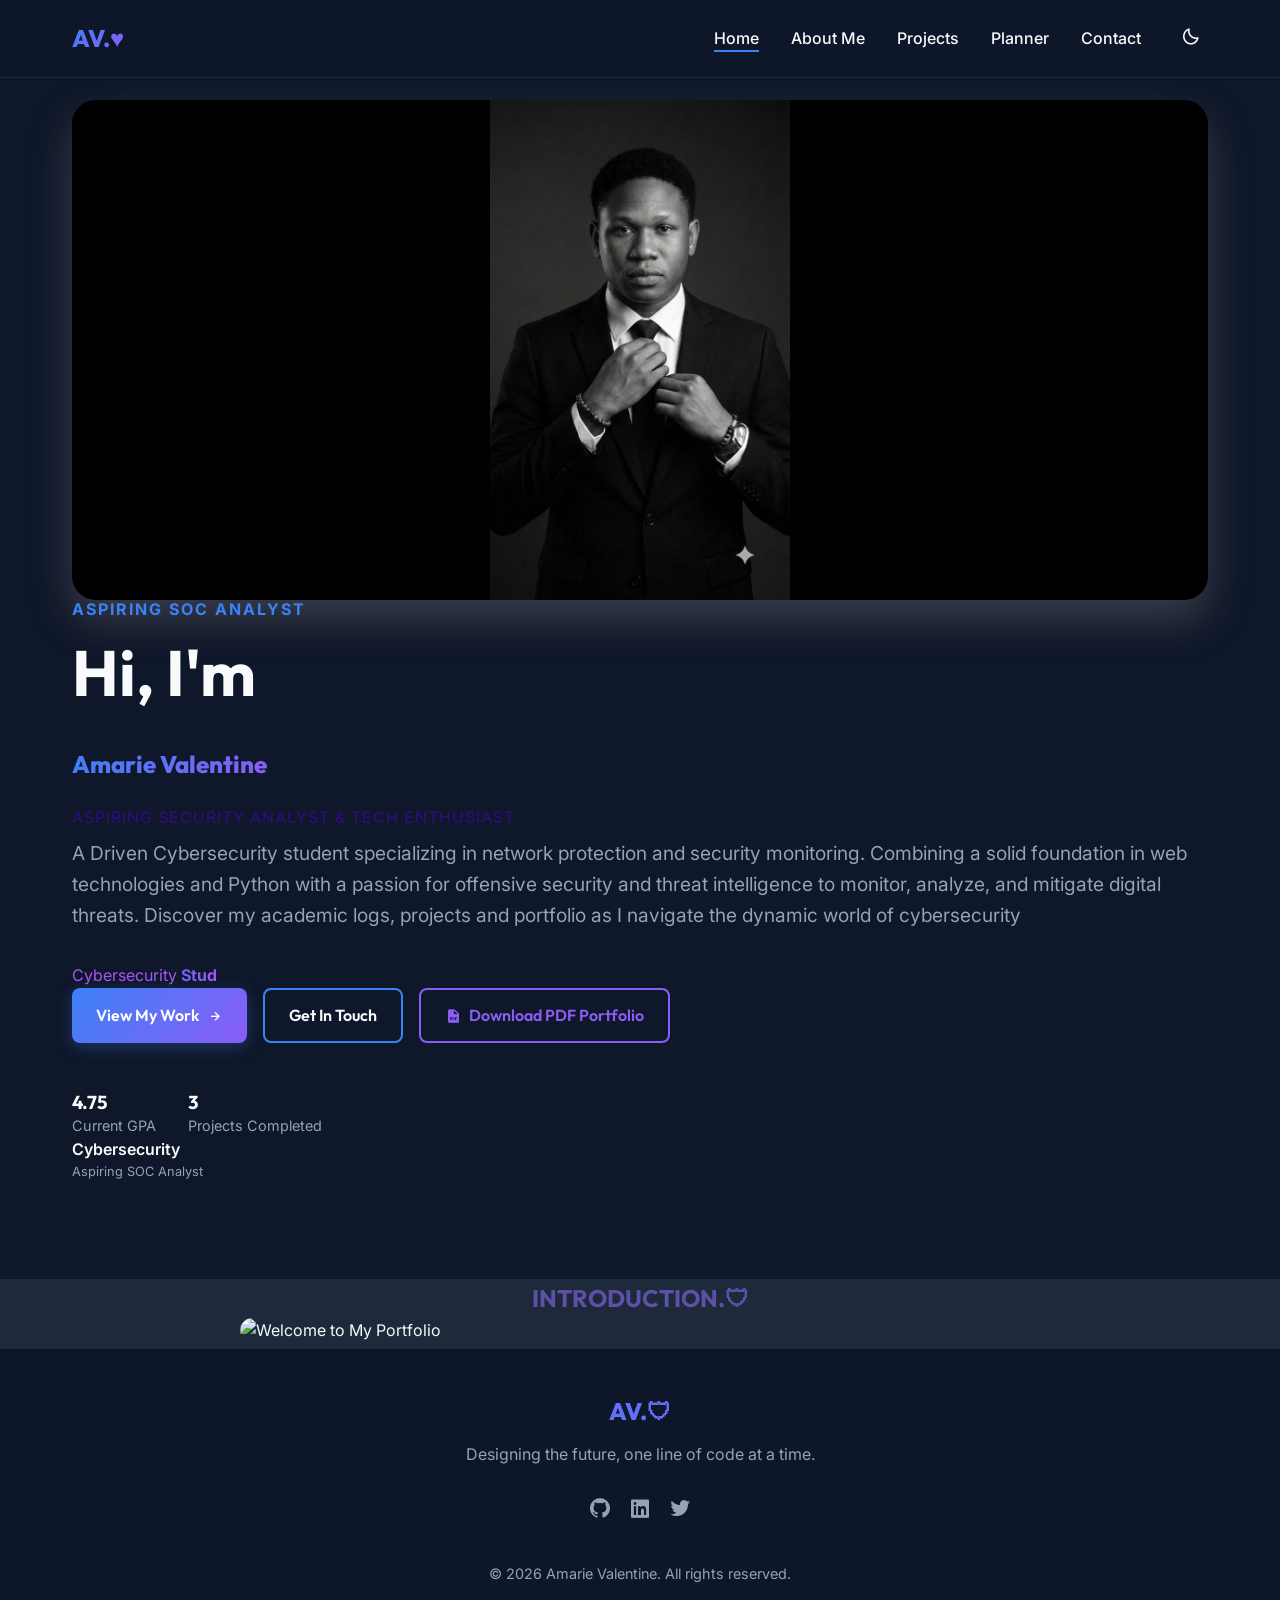
==== index.html @ 8e1646f9 "Add files via upload" ====
<!DOCTYPE html>
<html lang="en">

<head>
  <meta charset="UTF-8">
  <meta name="viewport" content="width=device-width, initial-scale=1.0">
  <title>Amarie Valentine | Portfolio</title>
  <meta name="description" content="Personal academic portfolio and student management platform for Amarie Valentine.">
  <link rel="stylesheet" href="style.css">
  <!-- Load Boxicons for high-quality SVG icons -->
  <link href='https://unpkg.com/boxicons@2.1.4/css/boxicons.min.css' rel='stylesheet'>
</head>

<body>

  <!-- Navigation -->
  <nav class="navbar">
    <div class="container nav-container">
      <a href="index.html" class="logo">AV.&hearts;</a>

      <ul class="nav-links" id="nav-links">
        <li><a href="index.html" class="active">Home</a></li>
        <li><a href="about.html">About Me</a></li>
        <li><a href="projects.html">Projects</a></li>
        <li><a href="planner.html">Planner</a></li>
        <li><a href="contact.html">Contact</a></li>
        <li>
          <button class="theme-toggle" id="theme-toggle" aria-label="Toggle Dark/Light Mode">
            <i class='bx bx-moon'></i>
          </button>
        </li>
      </ul>

      <button class="mobile-menu-btn" id="mobile-menu-btn">
        <i class='bx bx-menu'></i>
      </button>
    </div>
  </nav>

  <!-- Hero Section -->
  <section class="section hero animate-fade-up"
    style="min-height: 100vh; display: flex; align-items: center; padding-top: 100px;">
    <div class="container">
      <div class="grid grid-2" style="align-items: center;">
<div class="hero-image" style="position: relative;">
          <!-- Using the user's real portrait -->
          <!-- 1. Pure black container keeps the side space perfectly hidden -->
<div style="border-radius: 24px; overflow: hidden; box-shadow: 0 20px 40px rgba(130, 128, 128, 0.352); background-color: #000000; display: flex; justify-content: center; align-items: center;">

<!-- 2. Your portrait at the larger size, completely uncropped -->
<img src="valentine2.jpeg" alt="Amarie Valentine - Cybersecurity Student"
style="width: auto; max-width: 200%; height: 500px; object-fit: contain; display: block;">

</div>





        <div class="hero-content">
          <h4 style="color: var(--accent-primary); font-family: var(--font-body); letter-spacing: 2px;">ASPIRING SOC
            ANALYST</h4>
          <h1 style="font-size: 4rem; margin: 1rem 0;">Hi, I'm <br><span class="logo">Amarie Valentine</span></h1>
          <p style="font-size: 1rem; font-weight: 500; color: #330c82df; letter-spacing: 1px; margin-bottom: 0.5rem; text-transform: uppercase;">
Aspiring Security Analyst & Tech Enthusiast
</p>
          <p style="font-size: 1.2rem; color: var(--text-secondary); margin-bottom: 2rem;">
            A Driven Cybersecurity student specializing in network protection and security monitoring. Combining a solid
            foundation in web technologies and Python with a passion for offensive security and threat intelligence to
            monitor, analyze, and mitigate digital threats.
            Discover my academic logs, projects and portfolio as I navigate the dynamic world of cybersecurity
          </p>
          <div class="hero-subtitle">
          <span id="typed-text"></span><span class="typing-cursor"></span>
         </div>
          <div style="display: flex; gap: 1rem; flex-wrap: wrap;">
            <a href="projects.html" class="btn btn-primary">View My Work <i class='bx bx-right-arrow-alt'></i></a>
            <a href="contact.html" class="btn btn-outline">Get In Touch</a>
            <a href="amarievalentine_portfolio.pdf" download class="btn btn-outline"
              style="border-color: var(--accent-secondary); color: var(--accent-secondary);"><i
                class='bx bxs-file-pdf'></i> Download PDF Portfolio</a>
          </div>

          <div style="margin-top: 3rem; display: flex; gap: 2rem;">
            <div>
              <h3 style="margin-bottom: 0;">4.75</h3>
              <p style="color: var(--text-secondary); font-size: 0.9rem;">Current GPA</p>
            </div>
            <div>
              <h3 style="margin-bottom: 0;">3</h3>
              <p style="color: var(--text-secondary); font-size: 0.9rem;">Projects Completed</p>
            </div>
          </div>
        </div>

        
           
              <p style="font-weight: 600; margin: 0;">Cybersecurity</p>
              <p style="font-size: 0.8rem; color: var(--text-secondary); margin: 0;">Aspiring SOC Analyst</p>
            </div>
          </div>
        </div>

      </div>
    </div>
  </section>

  <!-- Welcome Banner Section -->
  <section class="section bg-secondary" style="background-color: var(--bg-secondary); padding: 5px 0 !important;">
      <div class="container text-center">

        <h2 style="text-align: center; color: #5D51A7; font-weight: bold; margin-bottom: 5px !important; padding: 0 !important;">INTRODUCTION.&#128737;</h2>


        <div style="max-width: 800px; margin: 0 auto !important; border-radius: 24px; overflow: hidden;">
           <img src="assets/images/welcome_banner.png" alt="Welcome to My Portfolio" style="width: 100%;">
         </div>

       </div>
   </section>










  <!-- Footer -->
  <footer
    style="background-color: var(--nav-bg); padding: 3rem 0; text-align: center; border-top: var(--glass-border);">
    <div class="container">
      <h3 class="logo" style="margin-bottom: 1rem;">AV.&#128737;</h3>
      <p style="color: var(--text-secondary); margin-bottom: 1.5rem;">Designing the future, one line of code at a time.
      </p>
      <div style="display: flex; justify-content: center; gap: 1rem; margin-bottom: 2rem;">
        <a href="#" style="font-size: 1.5rem; color: var(--text-secondary);"><i class='bx bxl-github'></i></a>
        <a href="#" style="font-size: 1.5rem; color: var(--text-secondary);"><i class='bx bxl-linkedin-square'></i></a>
        <a href="#" style="font-size: 1.5rem; color: var(--text-secondary);"><i class='bx bxl-twitter'></i></a>
      </div>
      <p style="color: var(--text-secondary); font-size: 0.9rem;">&copy; 2026 Amarie Valentine. All rights reserved.</p>
    </div>
  </footer>

  <script src="script.js"></script>

<script>
const phrases = [
"Cybersecurity Student",
"Aspiring SOC Analyst",
"Ethical Hacker in Training",
"Threat Analyst",
"Digital Forensics Enthusiast"
];

let phraseIndex = 0;
let characterIndex = 0;
let isDeleting = false;
const target = document.getElementById("typed-text");

function type() {
const currentFullPhrase = phrases[phraseIndex];

if (isDeleting) {
characterIndex--;
} else {
characterIndex++;
}

const currentTypedText = currentFullPhrase.substring(0, characterIndex);

// Finds the space in the full phrase to keep the split point stable
const fullSpaceIndex = currentFullPhrase.indexOf(" ");

if (fullSpaceIndex !== -1 && characterIndex > fullSpaceIndex) {
// Splitting into two colors after the first word
const firstWord = currentTypedText.substring(0, fullSpaceIndex);
const restOfText = currentTypedText.substring(fullSpaceIndex);

target.innerHTML = `<span style="color: #a855f7;">${firstWord}</span><span style="color: #a855f7; background: linear-gradient(to right, #6366f1, #a855f7); -webkit-background-clip: text; -webkit-text-fill-color: transparent; font-weight: bold;">${restOfText}</span>`;
} else {
// Typing out the very first word
target.innerHTML = `<span style="color: #e4e4e7;">${currentTypedText}</span>`;
}

// Controls the animation timing transitions
let typeSpeed = isDeleting ? 40 : 80;

if (!isDeleting && characterIndex === currentFullPhrase.length) {
typeSpeed = 2000; // Pause when word is fully typed
isDeleting = true;
} else if (isDeleting && characterIndex === 0) {
isDeleting = false;
phraseIndex = (phraseIndex + 1) % phrases.length;
typeSpeed = 500; // Pause before starting the next word
}

setTimeout(type, typeSpeed);
}

// Automatically kicks off the loop as soon as the page loads
document.addEventListener("DOMContentLoaded", () => {
setTimeout(type, 500);
});
</script>
---- style.css ----
/* ==========================================================================
   Base Variables & Theme Configuration
   ========================================================================== */
@import url('https://fonts.googleapis.com/css2?family=Inter:wght@300;400;500;600&family=Outfit:wght@400;600;700;800&display=swap');

:root {
  /* Dark Theme (Default) */
  --bg-color: #0f172a;
  --bg-secondary: #1e293b;
  --text-primary: #f8fafc;
  --text-secondary: #94a3b8;
  --accent-primary: #3b82f6;
  --accent-secondary: #8b5cf6;
  --card-bg: rgba(30, 41, 59, 0.7);
  --border-color: rgba(255, 255, 255, 0.1);
  --success-color: #10b981;
  --error-color: #ef4444;
  --nav-bg: rgba(15, 23, 42, 0.85);
  
  /* Glassmorphism */
  --glass-blur: blur(12px);
  --glass-border: 1px solid rgba(255, 255, 255, 0.08);
  
  /* Typography */
  --font-heading: 'Outfit', sans-serif;
  --font-body: 'Inter', sans-serif;
  
  /* Spacing */
  --container-width: 1200px;
  --transition: all 0.3s cubic-bezier(0.4, 0, 0.2, 1);
}

[data-theme="light"] {
  --bg-color: #f8fafc;
  --bg-secondary: #f1f5f9;
  --text-primary: #0f172a;
  --text-secondary: #475569;
  --accent-primary: #2563eb;
  --accent-secondary: #7c3aed;
  --card-bg: rgba(255, 255, 255, 0.7);
  --border-color: rgba(0, 0, 0, 0.1);
  --nav-bg: rgba(248, 250, 252, 0.85);
  --glass-border: 1px solid rgba(0, 0, 0, 0.08);
}

/* ==========================================================================
   Resets & Typography
   ========================================================================== */
* {
  margin: 0;
  padding: 0;
  box-sizing: border-box;
}

body {
  font-family: var(--font-body);
  background-color: var(--bg-color);
  color: var(--text-primary);
  line-height: 1.6;
  transition: background-color 0.3s, color 0.3s;
  overflow-x: hidden;
}

h1, h2, h3, h4, h5, h6 {
  font-family: var(--font-heading);
  font-weight: 700;
  line-height: 1.2;
  margin-bottom: 1rem;
}

a {
  text-decoration: none;
  color: inherit;
  transition: var(--transition);
}

ul {
  list-style: none;
}

img {
  max-width: 100%;
  height: auto;
  display: block;
}

/* ==========================================================================
   Layout Utilities
   ========================================================================== */
.container {
  max-width: var(--container-width);
  margin: 0 auto;
  padding: 0 2rem;
}

.section {
  padding: 6rem 0;
}

.flex-center {
  display: flex;
  align-items: center;
  justify-content: center;
}

.grid {
  display: grid;
  gap: 2rem;
}

.grid-2 { grid-template-columns: repeat(auto-fit, minmax(300px, 1fr)); }
.grid-3 { grid-template-columns: repeat(auto-fit, minmax(250px, 1fr)); }

/* ==========================================================================
   Components
   ========================================================================== */
/* Navigation */
.navbar {
  position: fixed;
  top: 0;
  width: 100%;
  z-index: 1000;
  background: var(--nav-bg);
  backdrop-filter: var(--glass-blur);
  border-bottom: var(--glass-border);
  padding: 1.2rem 0;
  transition: var(--transition);
}

.nav-container {
  display: flex;
  justify-content: space-between;
  align-items: center;
}

.logo {
  font-family: var(--font-heading);
  font-size: 1.5rem;
  font-weight: 800;
  background: linear-gradient(135deg, var(--accent-primary), var(--accent-secondary));
  -webkit-background-clip: text;
  -webkit-text-fill-color: transparent;
}

.nav-links {
  display: flex;
  gap: 2rem;
  align-items: center;
}

.nav-links a {
  font-weight: 500;
  font-size: 1rem;
  position: relative;
}

.nav-links a::after {
  content: '';
  position: absolute;
  width: 0;
  height: 2px;
  bottom: -4px;
  left: 0;
  background: var(--accent-primary);
  transition: var(--transition);
}

.nav-links a:hover::after,
.nav-links a.active::after {
  width: 100%;
}

.theme-toggle {
  background: none;
  border: none;
  color: var(--text-primary);
  font-size: 1.2rem;
  cursor: pointer;
  padding: 0.5rem;
  transition: var(--transition);
}

.theme-toggle:hover {
  transform: rotate(15deg) scale(1.1);
}

.mobile-menu-btn {
  display: none;
  background: none;
  border: none;
  color: var(--text-primary);
  font-size: 1.5rem;
  cursor: pointer;
}

/* Buttons */
.btn {
  display: inline-flex;
  align-items: center;
  justify-content: center;
  padding: 0.8rem 1.5rem;
  border-radius: 8px;
  font-family: var(--font-heading);
  font-weight: 600;
  cursor: pointer;
  transition: var(--transition);
  border: none;
  gap: 0.5rem;
}

.btn-primary {
  background: linear-gradient(135deg, var(--accent-primary), var(--accent-secondary));
  color: white;
  box-shadow: 0 4px 15px rgba(59, 130, 246, 0.3);
}

.btn-primary:hover {
  transform: translateY(-2px);
  box-shadow: 0 6px 20px rgba(59, 130, 246, 0.4);
}

.btn-outline {
  background: transparent;
  border: 2px solid var(--accent-primary);
  color: var(--text-primary);
}

.btn-outline:hover {
  background: var(--accent-primary);
  color: white;
}

/* Glass Cards */
.glass-card {
  background: var(--card-bg);
  backdrop-filter: var(--glass-blur);
  border: var(--glass-border);
  border-radius: 16px;
  padding: 2rem;
  transition: var(--transition);
}

.glass-card:hover {
  transform: translateY(-5px);
  box-shadow: 0 10px 30px rgba(0,0,0,0.1);
  border-color: var(--accent-primary);
}

/* Custom Inputs */
.form-group {
  margin-bottom: 1.5rem;
}

.form-label {
  display: block;
  margin-bottom: 0.5rem;
  font-weight: 500;
  color: var(--text-secondary);
}

.form-control {
  width: 100%;
  padding: 1rem;
  background: var(--bg-secondary);
  border: 1px solid var(--border-color);
  border-radius: 8px;
  color: var(--text-primary);
  font-family: var(--font-body);
  transition: var(--transition);
}

.form-control:focus {
  outline: none;
  border-color: var(--accent-primary);
  box-shadow: 0 0 0 3px rgba(59, 130, 246, 0.2);
}

/* Animations */
@keyframes fadeInUp {
  from {
    opacity: 0;
    transform: translateY(20px);
  }
  to {
    opacity: 1;
    transform: translateY(0);
  }
}

.animate-fade-up {
  animation: fadeInUp 0.8s cubic-bezier(0.4, 0, 0.2, 1) forwards;
}

/* Responsive */
@media (max-width: 768px) {
  .nav-links {
    display: none; /* Hide by default, show when mobile menu is active */
    position: absolute;
    top: 100%;
    left: 0;
    width: 100%;
    background: var(--nav-bg);
    backdrop-filter: var(--glass-blur);
    flex-direction: column;
    padding: 2rem;
    border-bottom: var(--glass-border);
  }
  
  .nav-links.active {
    display: flex;
  }
  
  .mobile-menu-btn {
    display: block;
  }
  
  .section {
    padding: 4rem 0;
  }
}

@media print {
  * {
    -webkit-print-color-adjust: exact !important;
    print-color-adjust: exact !important;
  }
  .navbar, .theme-toggle, .mobile-menu-btn {
    display: none !important;
  }
  body {
    padding-top: 0 !important;
    background-color: #0f172a !important;
    color: #f8fafc !important;
  }
  .section {
    padding: 2rem 0 !important;
  }
}
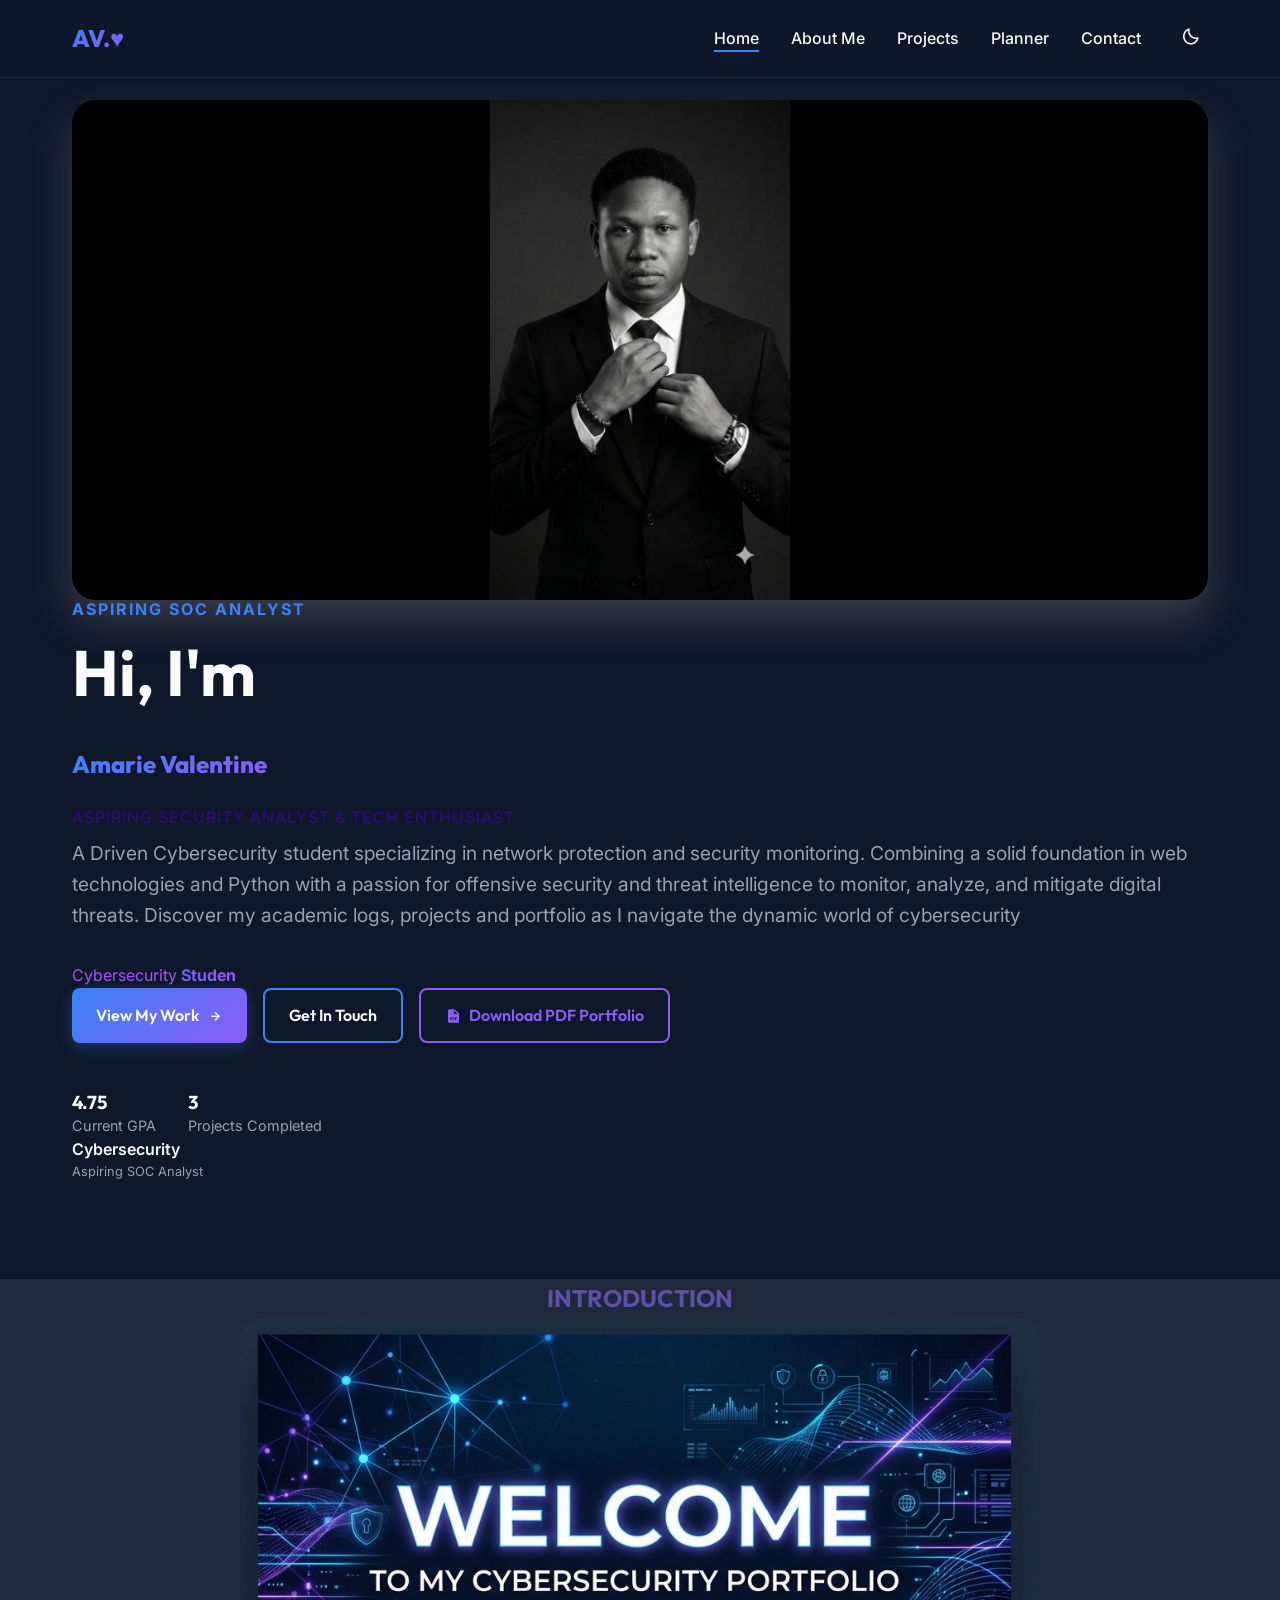
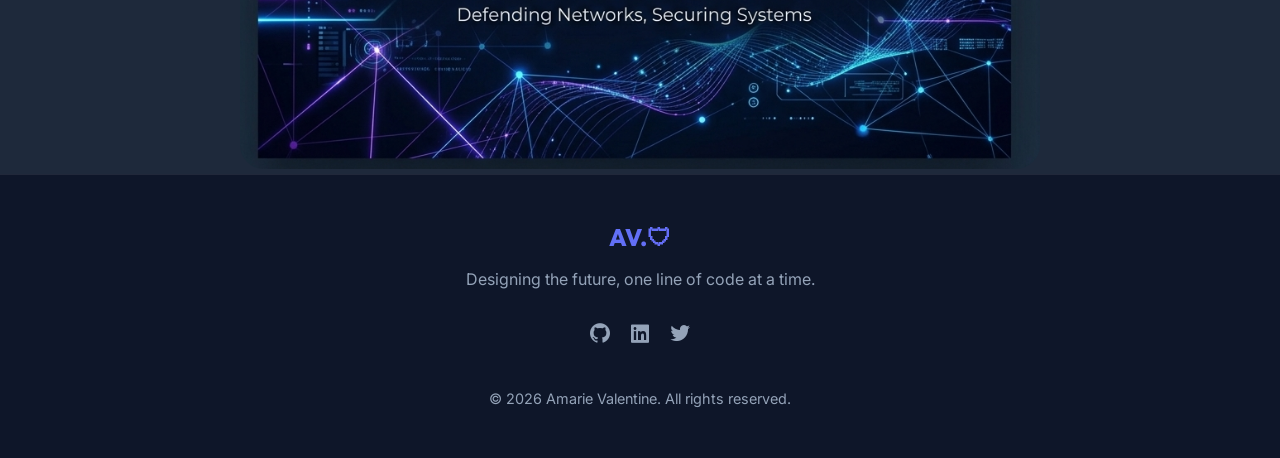
==== commit 23c41b1a: "Add files via upload" ====
--- a/index.html
+++ b/index.html
@@ -109,7 +109,7 @@
   <section class="section bg-secondary" style="background-color: var(--bg-secondary); padding: 5px 0 !important;">
       <div class="container text-center">
 
-        <h2 style="text-align: center; color: #5D51A7; font-weight: bold; margin-bottom: 5px !important; padding: 0 !important;">INTRODUCTION.&#128737;</h2>
+        <h2 style="text-align: center; color: #5D51A7; font-weight: bold; margin-bottom: 5px !important; padding: 0 !important;">INTRODUCTION</h2>
 
 
         <div style="max-width: 800px; margin: 0 auto !important; border-radius: 24px; overflow: hidden;">
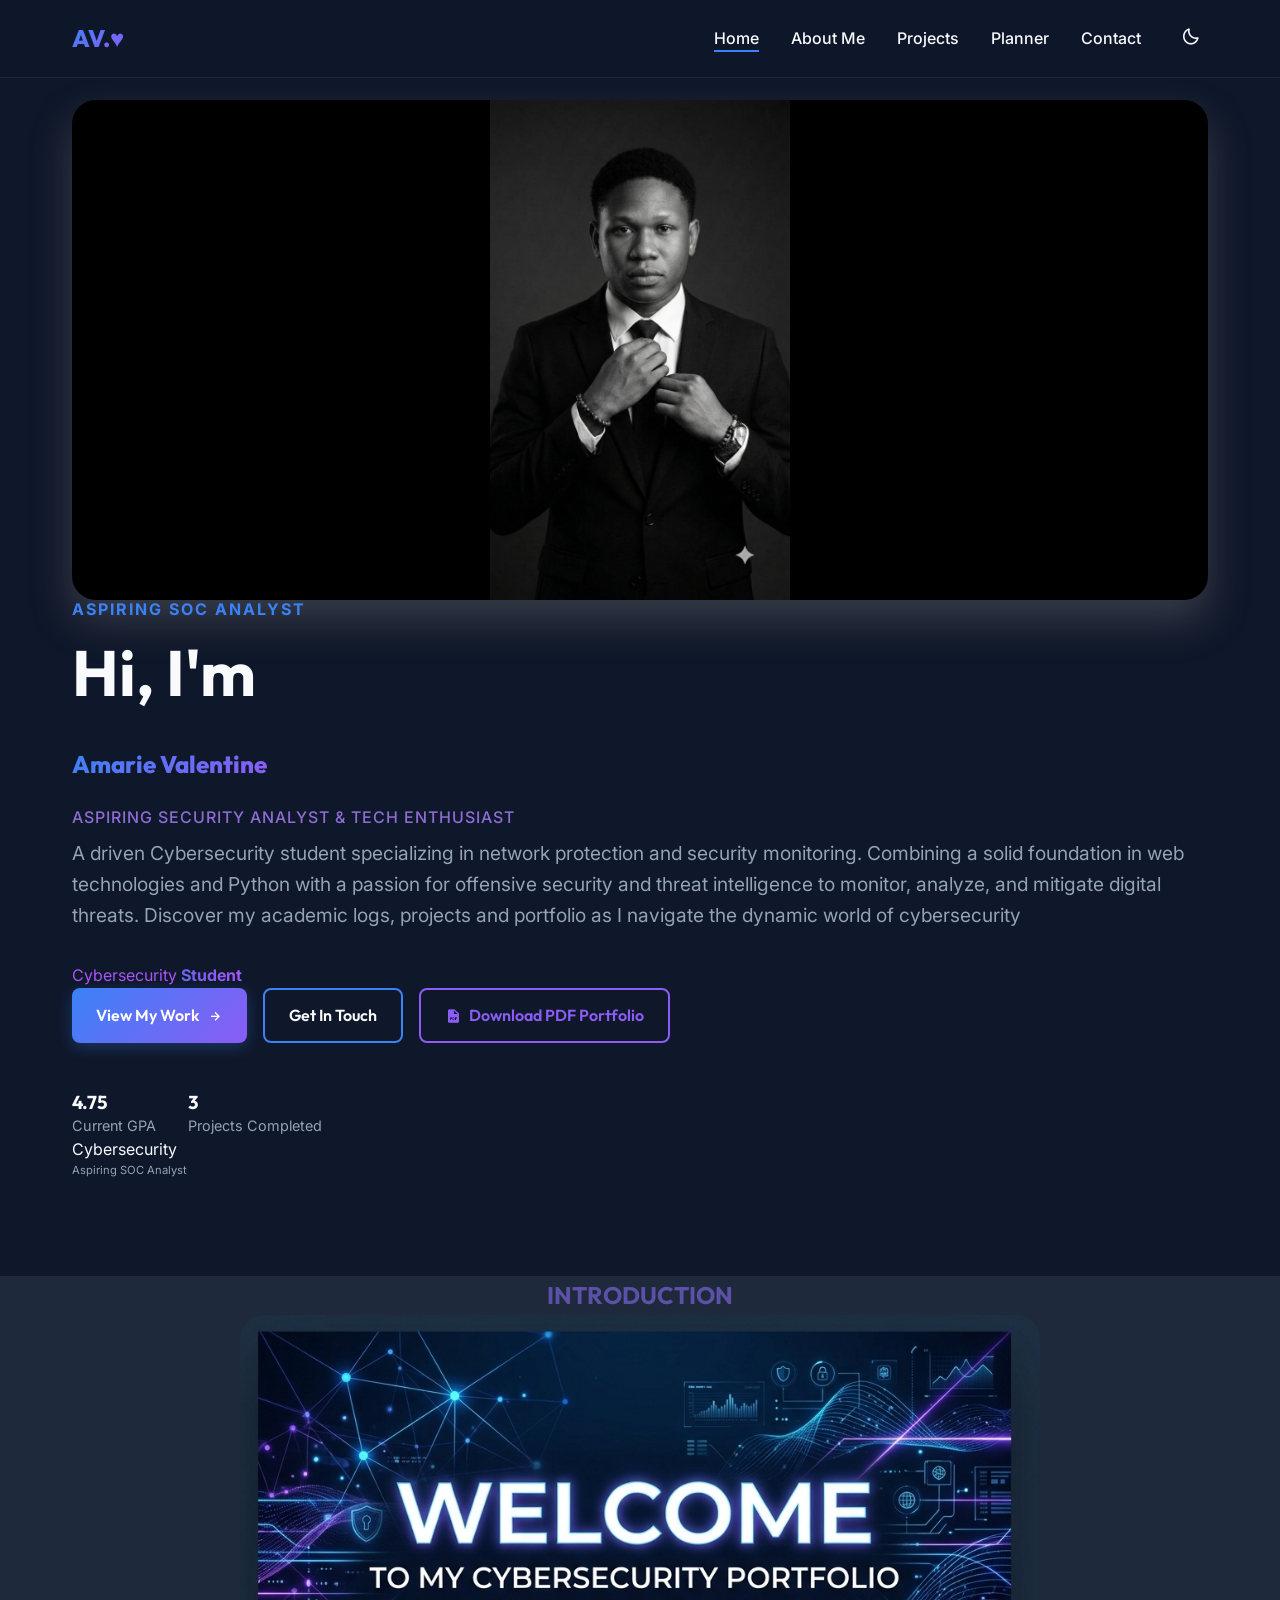
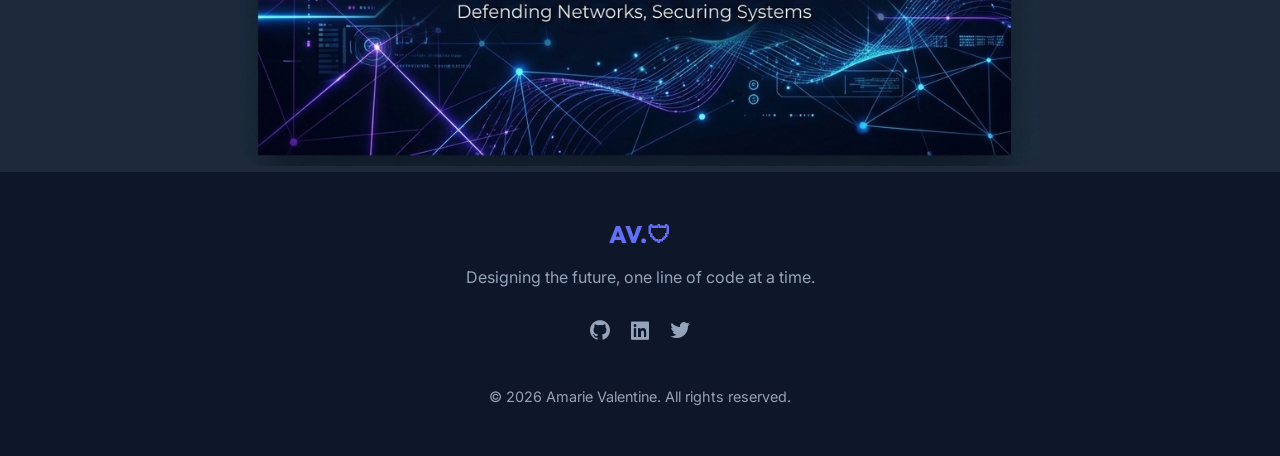
==== commit 2dc5e0f4: "Add files via upload" ====
--- a/index.html
+++ b/index.html
@@ -61,11 +61,11 @@
           <h4 style="color: var(--accent-primary); font-family: var(--font-body); letter-spacing: 2px;">ASPIRING SOC
             ANALYST</h4>
           <h1 style="font-size: 4rem; margin: 1rem 0;">Hi, I'm <br><span class="logo">Amarie Valentine</span></h1>
-          <p style="font-size: 1rem; font-weight: 500; color: #330c82df; letter-spacing: 1px; margin-bottom: 0.5rem; text-transform: uppercase;">
+          <p style="font-size: 1rem; font-weight: 500; color: #a07aeddf; letter-spacing: 1px; margin-bottom: 0.5rem; text-transform: uppercase;">
 Aspiring Security Analyst & Tech Enthusiast
 </p>
           <p style="font-size: 1.2rem; color: var(--text-secondary); margin-bottom: 2rem;">
-            A Driven Cybersecurity student specializing in network protection and security monitoring. Combining a solid
+            A driven Cybersecurity student specializing in network protection and security monitoring. Combining a solid
             foundation in web technologies and Python with a passion for offensive security and threat intelligence to
             monitor, analyze, and mitigate digital threats.
             Discover my academic logs, projects and portfolio as I navigate the dynamic world of cybersecurity
@@ -95,8 +95,8 @@
 
         
            
-              <p style="font-weight: 600; margin: 0;">Cybersecurity</p>
-              <p style="font-size: 0.8rem; color: var(--text-secondary); margin: 0;">Aspiring SOC Analyst</p>
+              <p style="font-weight: 400; margin: 0;">Cybersecurity</p>
+              <p style="font-size: 0.7rem; color: var(--text-secondary);  margin: 0;">Aspiring SOC Analyst</p>
             </div>
           </div>
         </div>
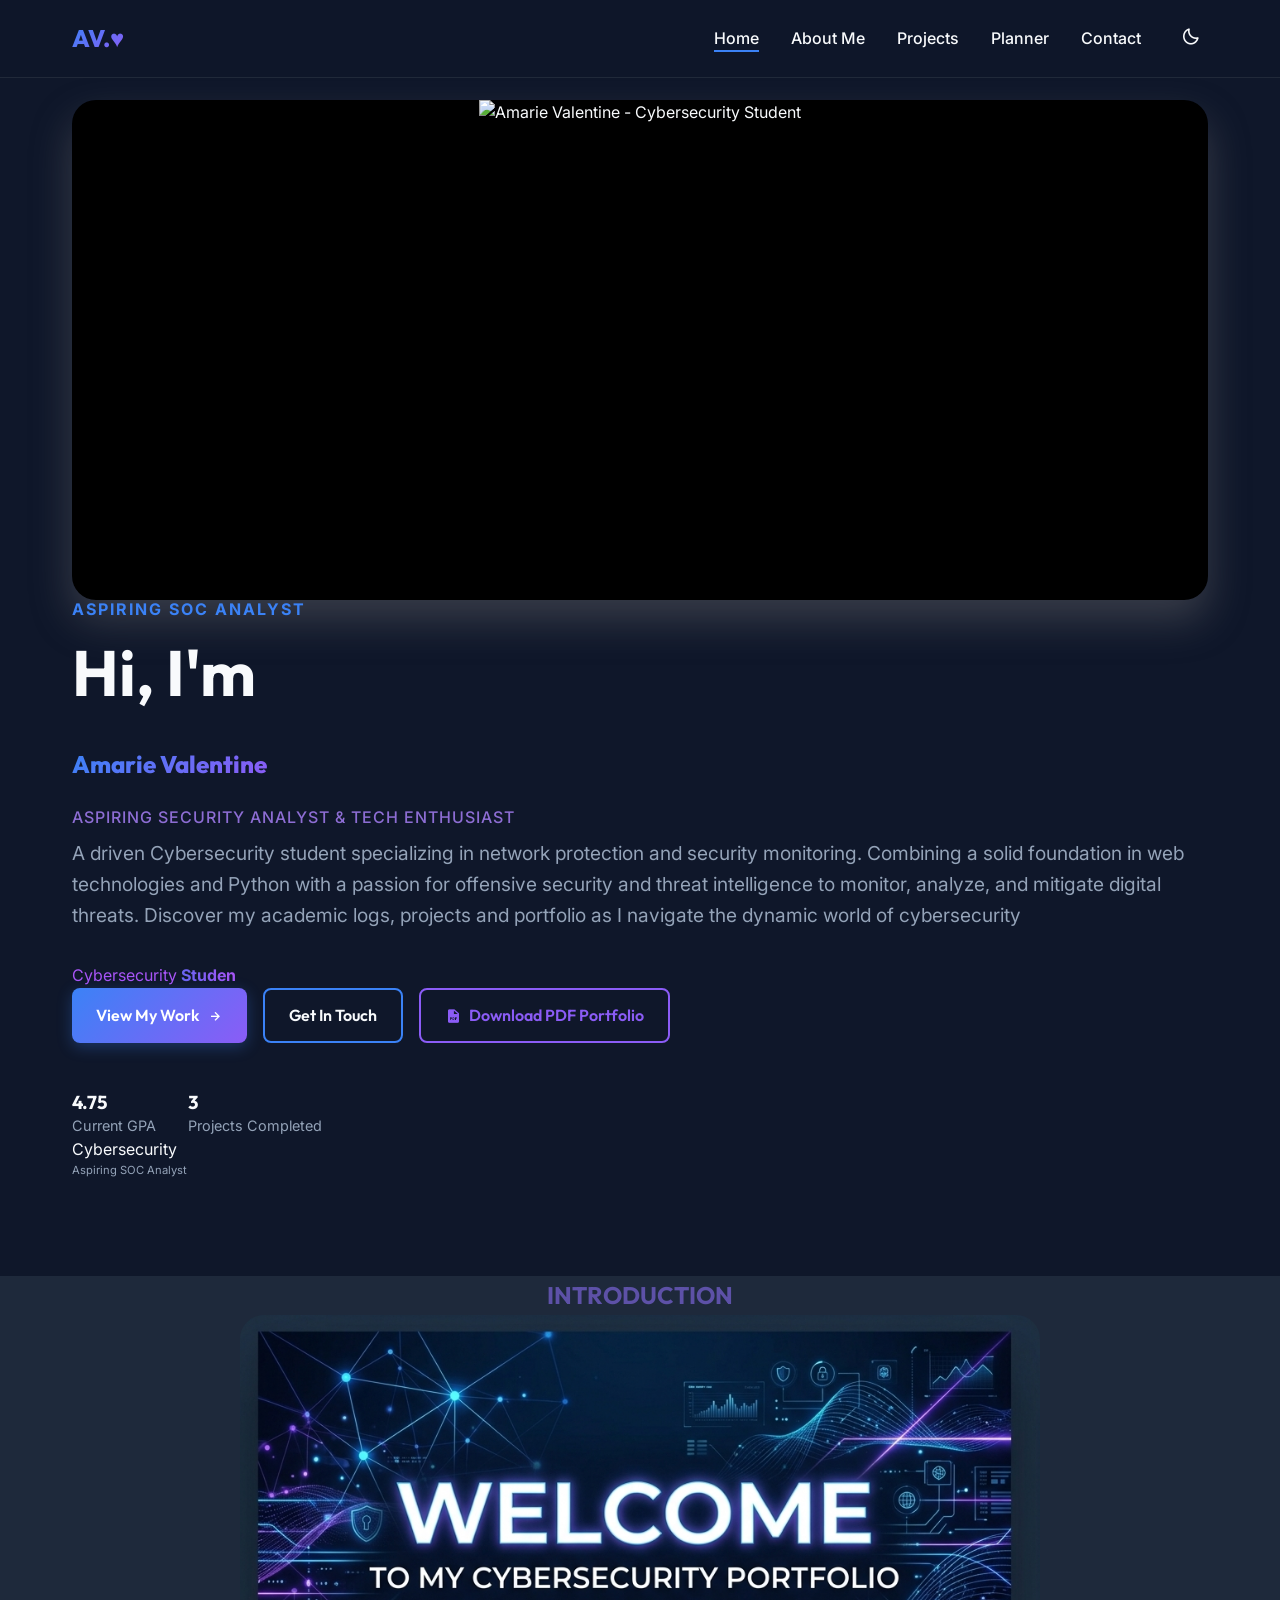
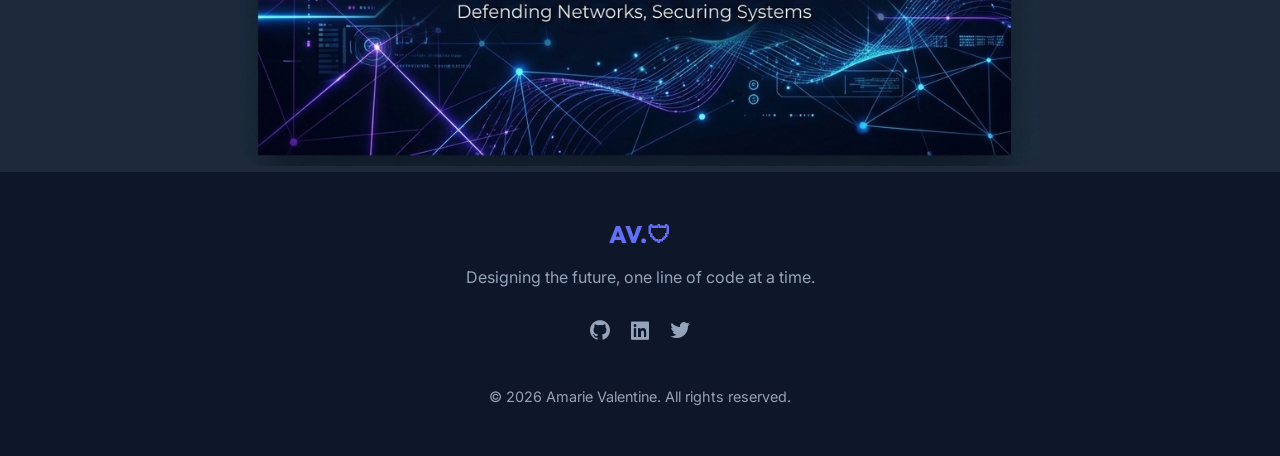
==== commit 85564083: "Add files via upload" ====
--- a/index.html
+++ b/index.html
@@ -48,7 +48,7 @@
 <div style="border-radius: 24px; overflow: hidden; box-shadow: 0 20px 40px rgba(130, 128, 128, 0.352); background-color: #000000; display: flex; justify-content: center; align-items: center;">
 
 <!-- 2. Your portrait at the larger size, completely uncropped -->
-<img src="valentine2.jpeg" alt="Amarie Valentine - Cybersecurity Student"
+<img src="valentine1.jpeg" alt="Amarie Valentine - Cybersecurity Student"
 style="width: auto; max-width: 200%; height: 500px; object-fit: contain; display: block;">
 
 </div>
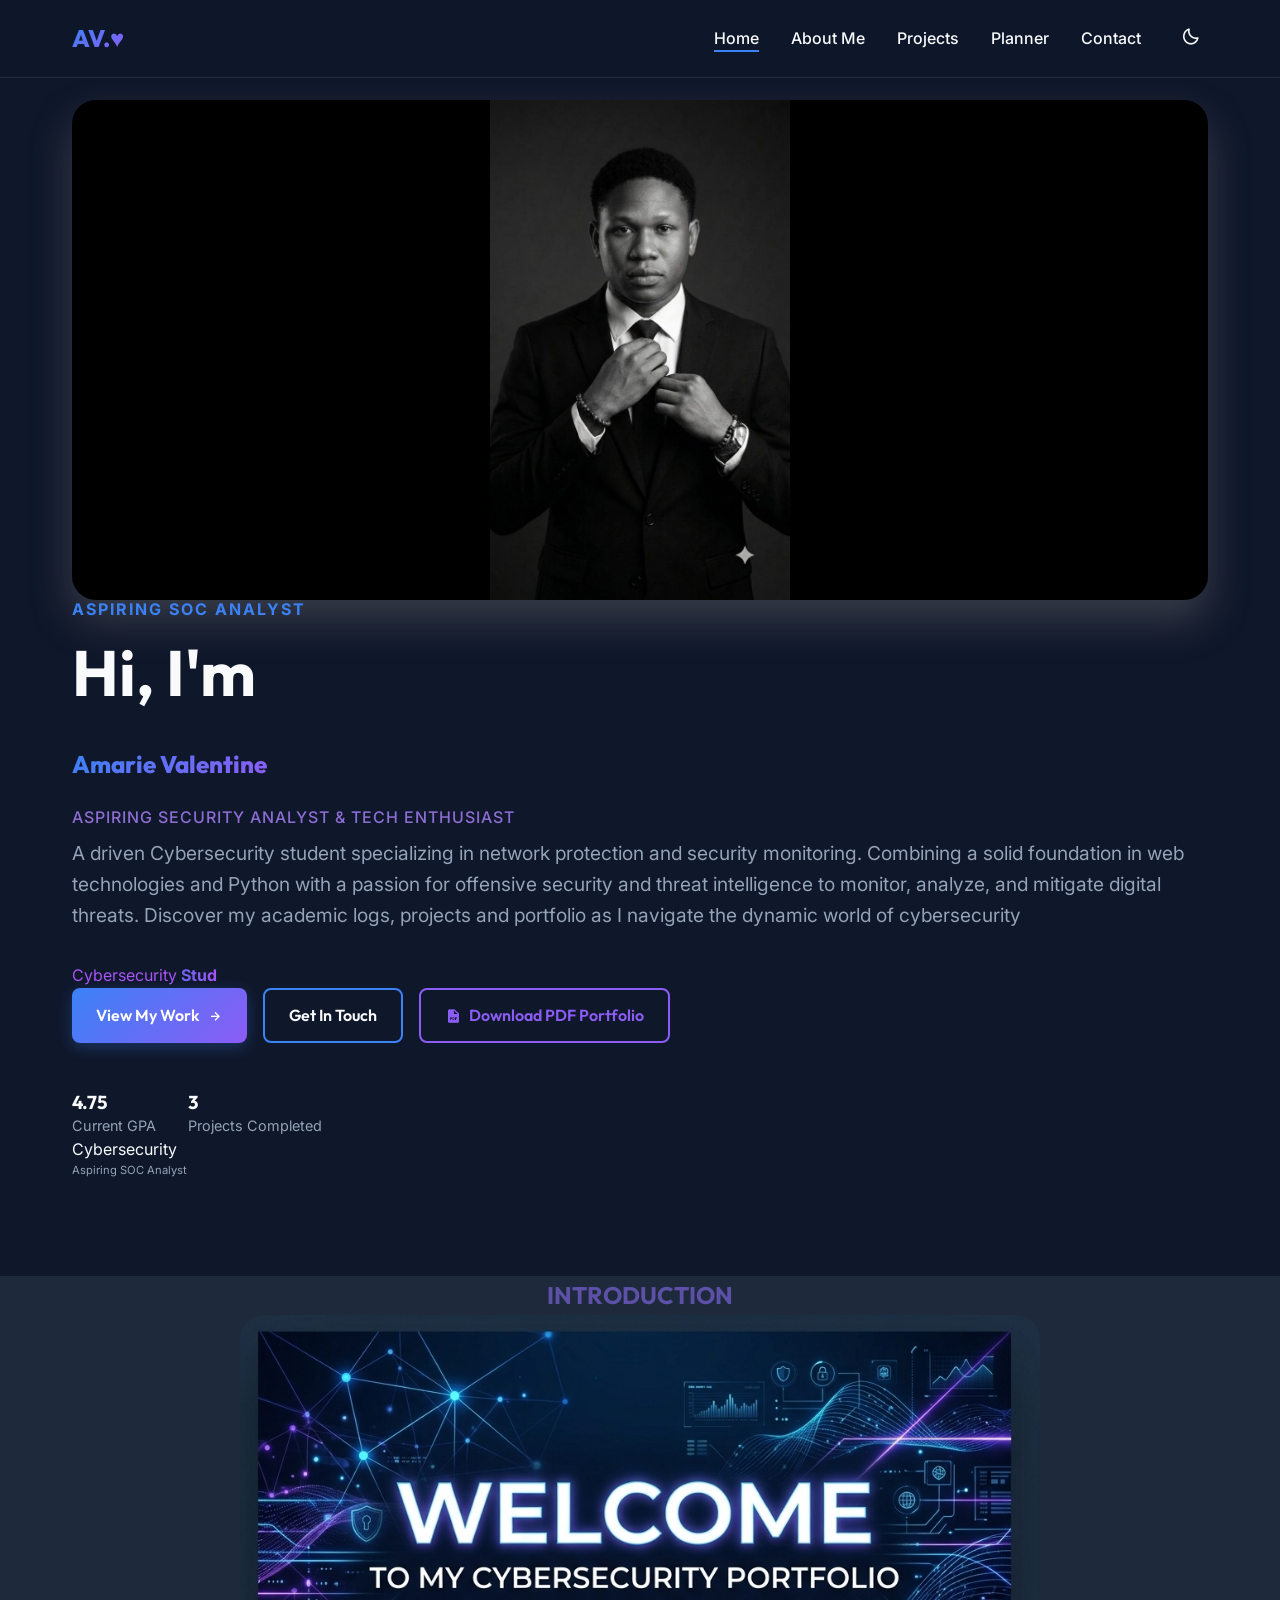
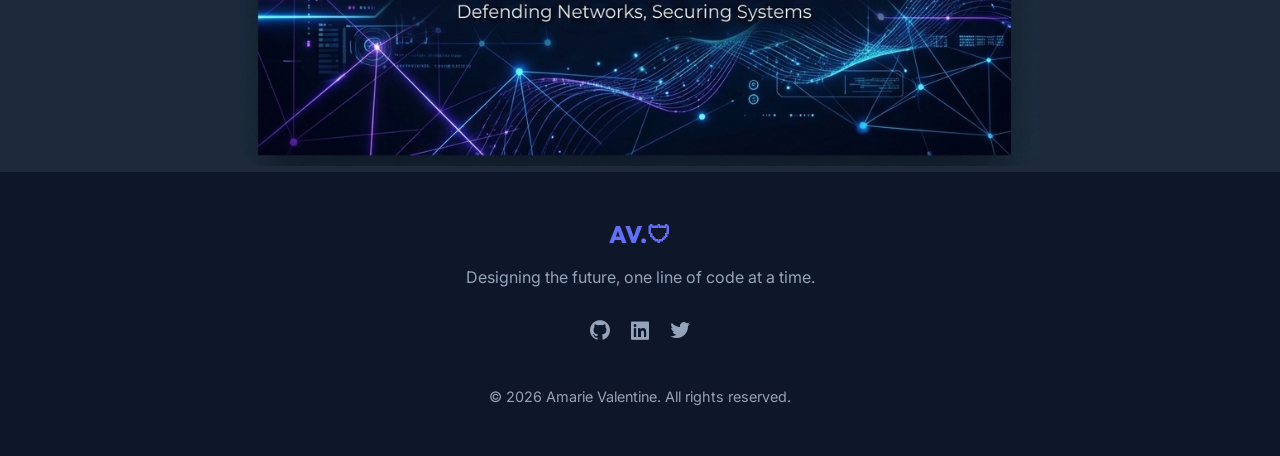
==== commit 4037fdaf: "Add files via upload" ====
--- a/index.html
+++ b/index.html
@@ -48,7 +48,7 @@
 <div style="border-radius: 24px; overflow: hidden; box-shadow: 0 20px 40px rgba(130, 128, 128, 0.352); background-color: #000000; display: flex; justify-content: center; align-items: center;">
 
 <!-- 2. Your portrait at the larger size, completely uncropped -->
-<img src="valentine1.jpeg" alt="Amarie Valentine - Cybersecurity Student"
+<img src="valentine2.jpeg" alt="Amarie Valentine - Cybersecurity Student"
 style="width: auto; max-width: 200%; height: 500px; object-fit: contain; display: block;">
 
 </div>
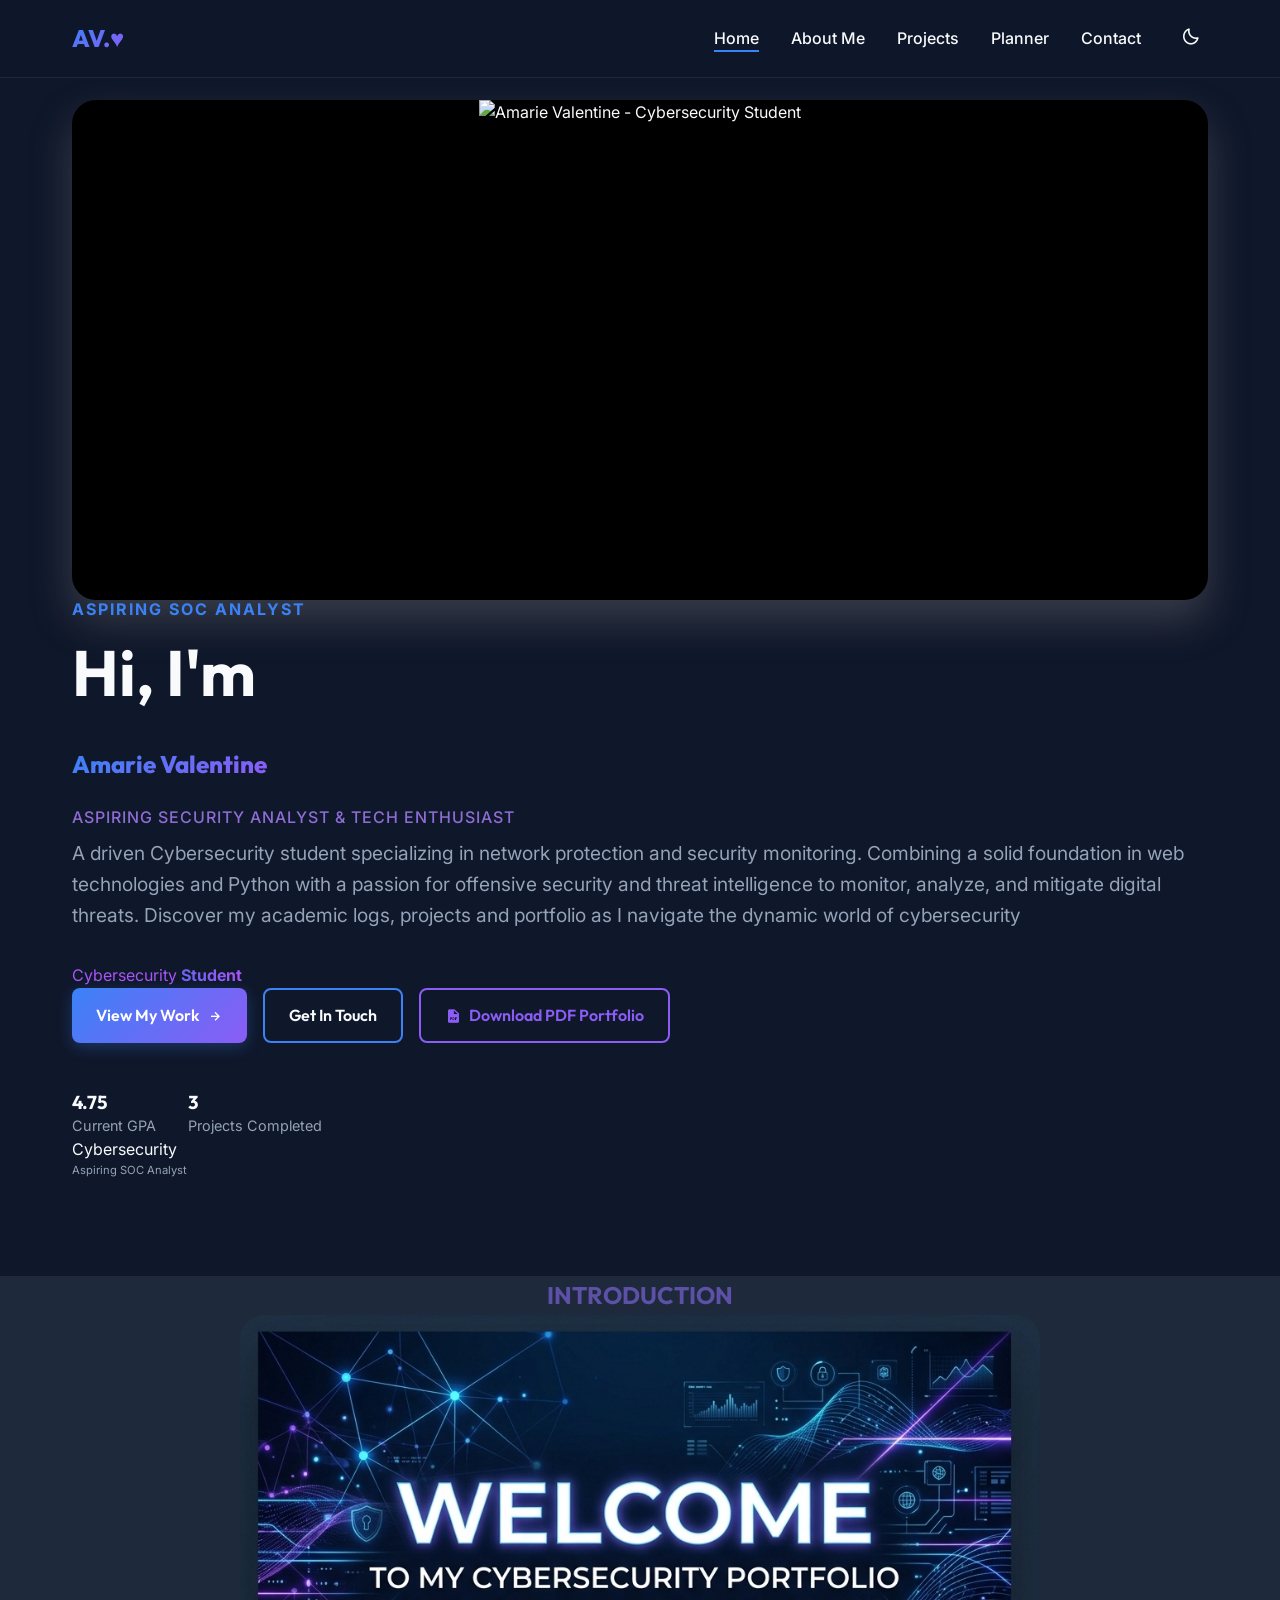
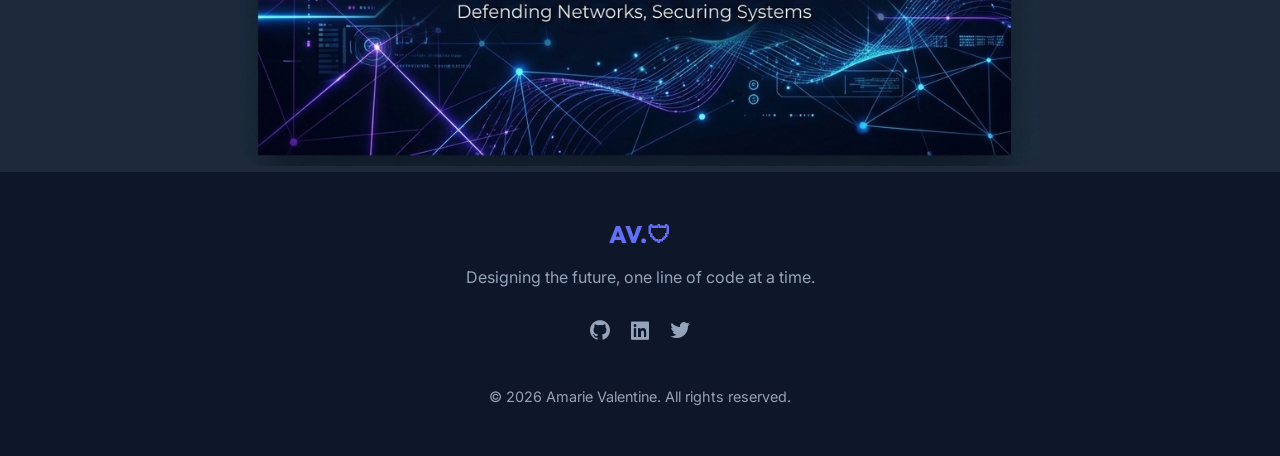
==== commit 5285940e: "Add files via upload" ====
--- a/index.html
+++ b/index.html
@@ -48,7 +48,7 @@
 <div style="border-radius: 24px; overflow: hidden; box-shadow: 0 20px 40px rgba(130, 128, 128, 0.352); background-color: #000000; display: flex; justify-content: center; align-items: center;">
 
 <!-- 2. Your portrait at the larger size, completely uncropped -->
-<img src="valentine2.jpeg" alt="Amarie Valentine - Cybersecurity Student"
+<img src="valentine1.jpeg" alt="Amarie Valentine - Cybersecurity Student"
 style="width: auto; max-width: 200%; height: 500px; object-fit: contain; display: block;">
 
 </div>
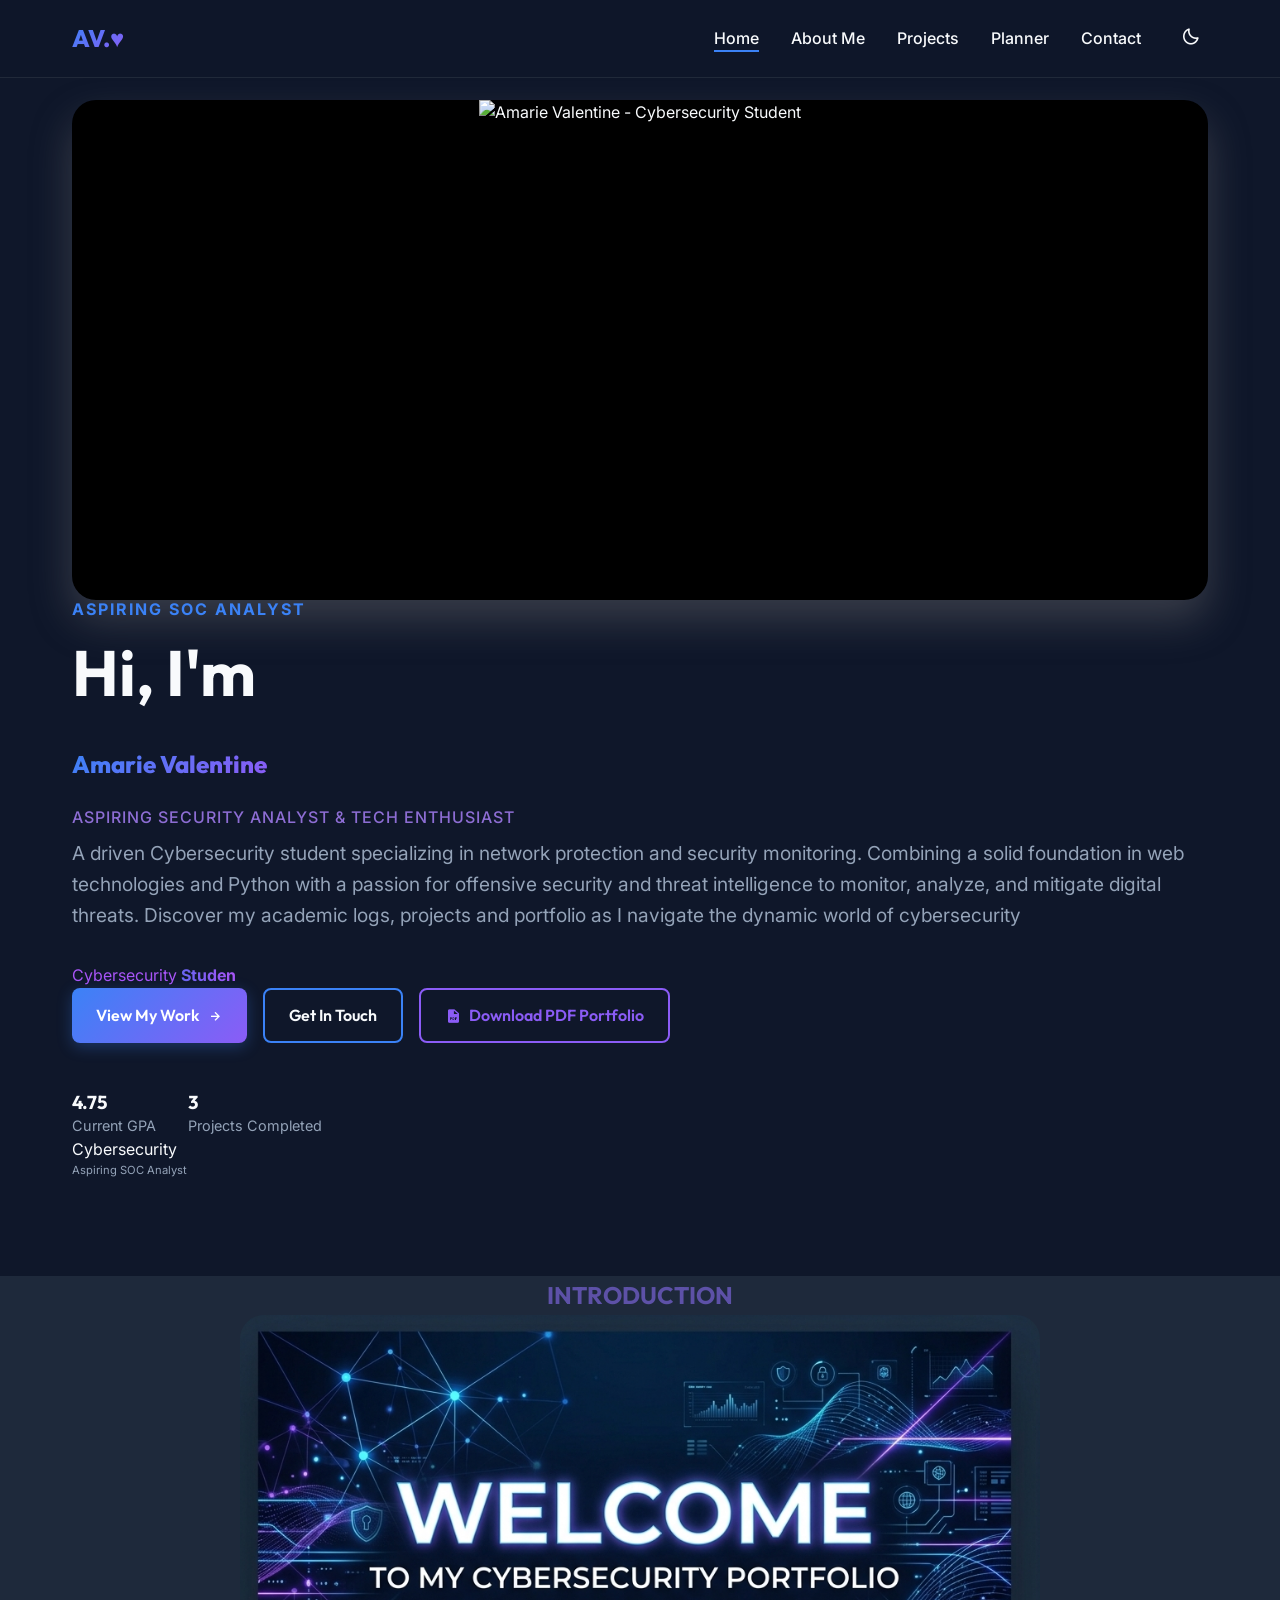
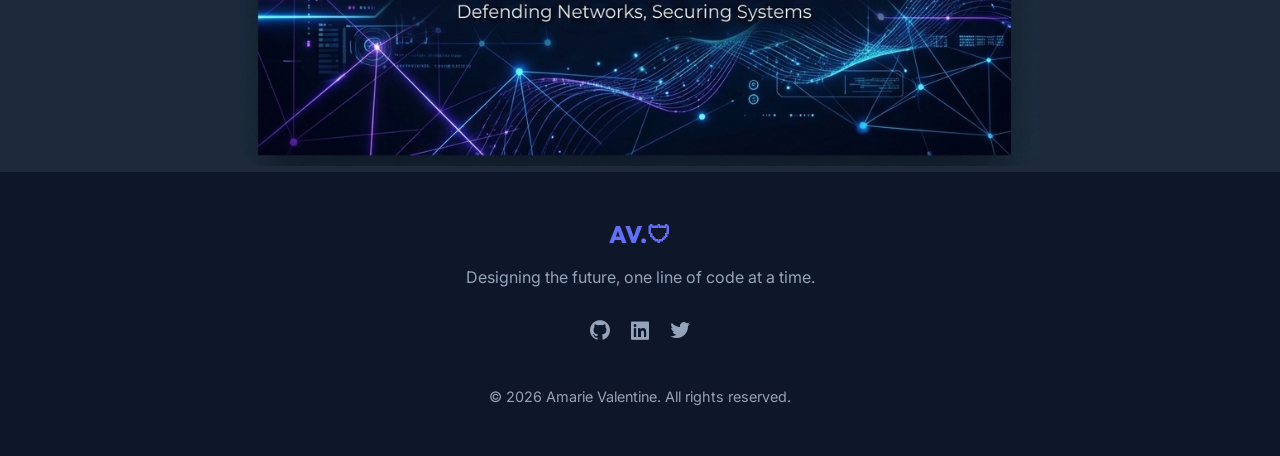
==== commit 3641e478: "Add files via upload" ====
--- a/index.html
+++ b/index.html
@@ -48,7 +48,7 @@
 <div style="border-radius: 24px; overflow: hidden; box-shadow: 0 20px 40px rgba(130, 128, 128, 0.352); background-color: #000000; display: flex; justify-content: center; align-items: center;">
 
 <!-- 2. Your portrait at the larger size, completely uncropped -->
-<img src="valentine1.jpeg" alt="Amarie Valentine - Cybersecurity Student"
+<img src="valentine3.jpg" alt="Amarie Valentine - Cybersecurity Student"
 style="width: auto; max-width: 200%; height: 500px; object-fit: contain; display: block;">
 
 </div>
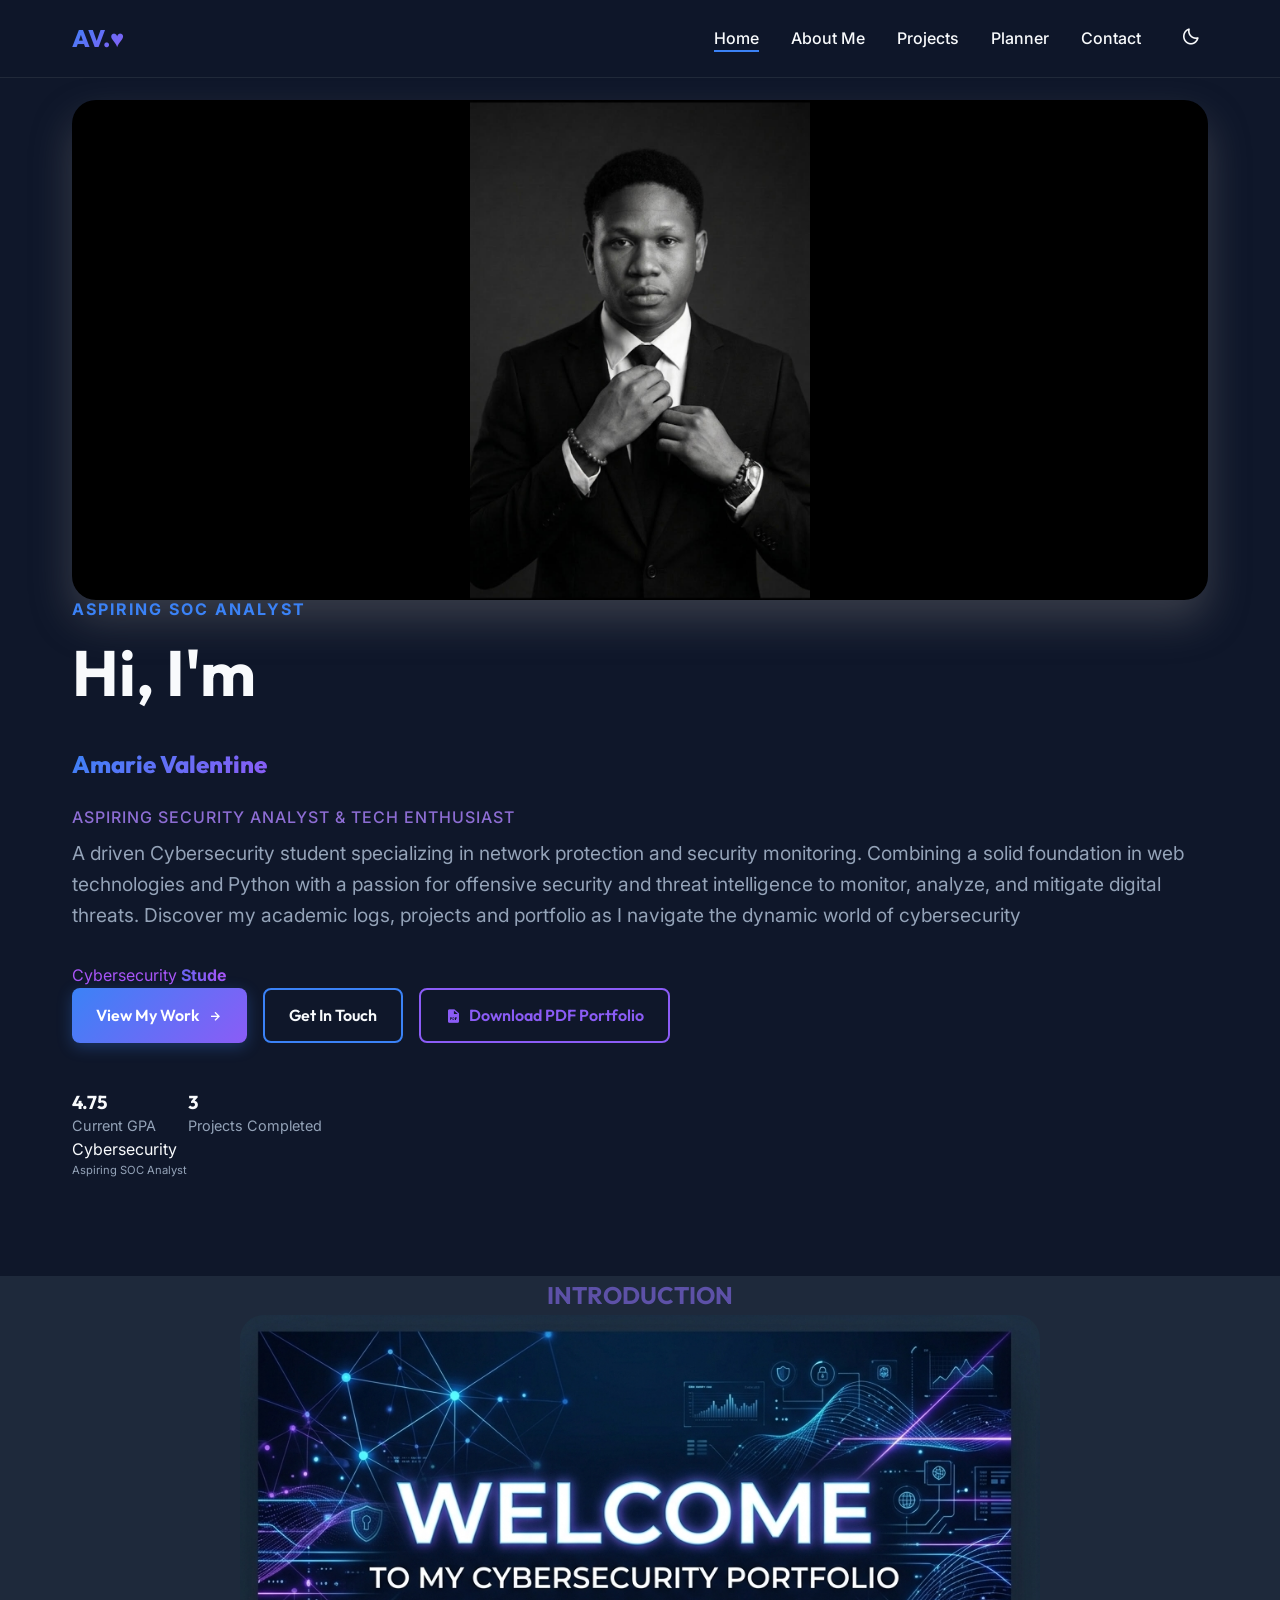
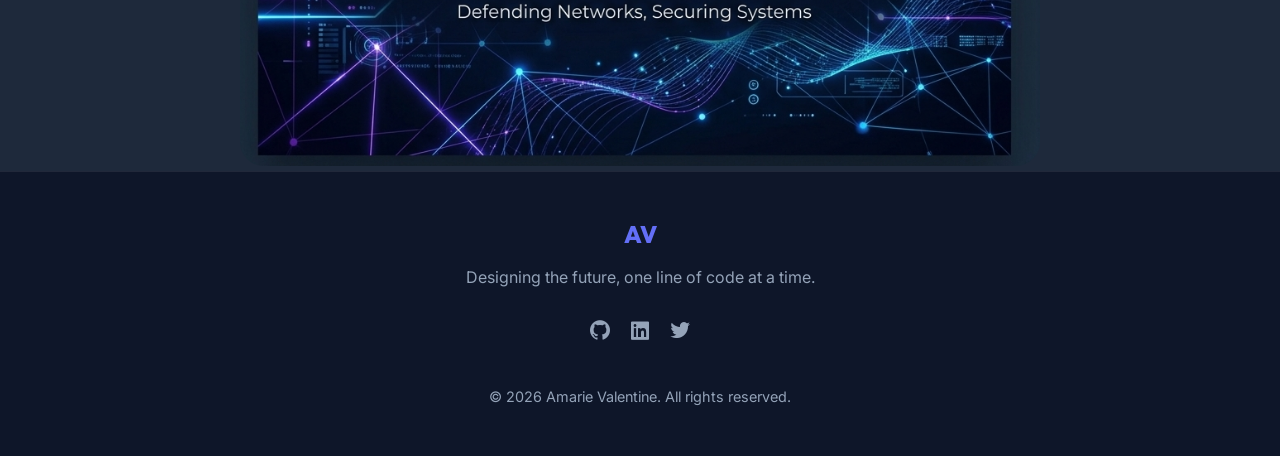
==== commit d1a066b2: "Add files via upload" ====
--- a/index.html
+++ b/index.html
@@ -1,208 +1,211 @@
-<!DOCTYPE html>
-<html lang="en">
-
-<head>
-  <meta charset="UTF-8">
-  <meta name="viewport" content="width=device-width, initial-scale=1.0">
-  <title>Amarie Valentine | Portfolio</title>
-  <meta name="description" content="Personal academic portfolio and student management platform for Amarie Valentine.">
-  <link rel="stylesheet" href="style.css">
-  <!-- Load Boxicons for high-quality SVG icons -->
-  <link href='https://unpkg.com/boxicons@2.1.4/css/boxicons.min.css' rel='stylesheet'>
-</head>
-
-<body>
-
-  <!-- Navigation -->
-  <nav class="navbar">
-    <div class="container nav-container">
-      <a href="index.html" class="logo">AV.&hearts;</a>
-
-      <ul class="nav-links" id="nav-links">
-        <li><a href="index.html" class="active">Home</a></li>
-        <li><a href="about.html">About Me</a></li>
-        <li><a href="projects.html">Projects</a></li>
-        <li><a href="planner.html">Planner</a></li>
-        <li><a href="contact.html">Contact</a></li>
-        <li>
-          <button class="theme-toggle" id="theme-toggle" aria-label="Toggle Dark/Light Mode">
-            <i class='bx bx-moon'></i>
-          </button>
-        </li>
-      </ul>
-
-      <button class="mobile-menu-btn" id="mobile-menu-btn">
-        <i class='bx bx-menu'></i>
-      </button>
-    </div>
-  </nav>
-
-  <!-- Hero Section -->
-  <section class="section hero animate-fade-up"
-    style="min-height: 100vh; display: flex; align-items: center; padding-top: 100px;">
-    <div class="container">
-      <div class="grid grid-2" style="align-items: center;">
-<div class="hero-image" style="position: relative;">
-          <!-- Using the user's real portrait -->
-          <!-- 1. Pure black container keeps the side space perfectly hidden -->
-<div style="border-radius: 24px; overflow: hidden; box-shadow: 0 20px 40px rgba(130, 128, 128, 0.352); background-color: #000000; display: flex; justify-content: center; align-items: center;">
-
-<!-- 2. Your portrait at the larger size, completely uncropped -->
-<img src="valentine3.jpg" alt="Amarie Valentine - Cybersecurity Student"
-style="width: auto; max-width: 200%; height: 500px; object-fit: contain; display: block;">
-
-</div>
-
-
-
-
-
-        <div class="hero-content">
-          <h4 style="color: var(--accent-primary); font-family: var(--font-body); letter-spacing: 2px;">ASPIRING SOC
-            ANALYST</h4>
-          <h1 style="font-size: 4rem; margin: 1rem 0;">Hi, I'm <br><span class="logo">Amarie Valentine</span></h1>
-          <p style="font-size: 1rem; font-weight: 500; color: #a07aeddf; letter-spacing: 1px; margin-bottom: 0.5rem; text-transform: uppercase;">
-Aspiring Security Analyst & Tech Enthusiast
-</p>
-          <p style="font-size: 1.2rem; color: var(--text-secondary); margin-bottom: 2rem;">
-            A driven Cybersecurity student specializing in network protection and security monitoring. Combining a solid
-            foundation in web technologies and Python with a passion for offensive security and threat intelligence to
-            monitor, analyze, and mitigate digital threats.
-            Discover my academic logs, projects and portfolio as I navigate the dynamic world of cybersecurity
-          </p>
-          <div class="hero-subtitle">
-          <span id="typed-text"></span><span class="typing-cursor"></span>
-         </div>
-          <div style="display: flex; gap: 1rem; flex-wrap: wrap;">
-            <a href="projects.html" class="btn btn-primary">View My Work <i class='bx bx-right-arrow-alt'></i></a>
-            <a href="contact.html" class="btn btn-outline">Get In Touch</a>
-            <a href="amarievalentine_portfolio.pdf" download class="btn btn-outline"
-              style="border-color: var(--accent-secondary); color: var(--accent-secondary);"><i
-                class='bx bxs-file-pdf'></i> Download PDF Portfolio</a>
-          </div>
-
-          <div style="margin-top: 3rem; display: flex; gap: 2rem;">
-            <div>
-              <h3 style="margin-bottom: 0;">4.75</h3>
-              <p style="color: var(--text-secondary); font-size: 0.9rem;">Current GPA</p>
-            </div>
-            <div>
-              <h3 style="margin-bottom: 0;">3</h3>
-              <p style="color: var(--text-secondary); font-size: 0.9rem;">Projects Completed</p>
-            </div>
-          </div>
-        </div>
-
-        
-           
-              <p style="font-weight: 400; margin: 0;">Cybersecurity</p>
-              <p style="font-size: 0.7rem; color: var(--text-secondary);  margin: 0;">Aspiring SOC Analyst</p>
-            </div>
-          </div>
-        </div>
-
-      </div>
-    </div>
-  </section>
-
-  <!-- Welcome Banner Section -->
-  <section class="section bg-secondary" style="background-color: var(--bg-secondary); padding: 5px 0 !important;">
-      <div class="container text-center">
-
-        <h2 style="text-align: center; color: #5D51A7; font-weight: bold; margin-bottom: 5px !important; padding: 0 !important;">INTRODUCTION</h2>
-
-
-        <div style="max-width: 800px; margin: 0 auto !important; border-radius: 24px; overflow: hidden;">
-           <img src="assets/images/welcome_banner.png" alt="Welcome to My Portfolio" style="width: 100%;">
-         </div>
-
-       </div>
-   </section>
-
-
-
-
-
-
-
-
-
-
-  <!-- Footer -->
-  <footer
-    style="background-color: var(--nav-bg); padding: 3rem 0; text-align: center; border-top: var(--glass-border);">
-    <div class="container">
-      <h3 class="logo" style="margin-bottom: 1rem;">AV.&#128737;</h3>
-      <p style="color: var(--text-secondary); margin-bottom: 1.5rem;">Designing the future, one line of code at a time.
-      </p>
-      <div style="display: flex; justify-content: center; gap: 1rem; margin-bottom: 2rem;">
-        <a href="#" style="font-size: 1.5rem; color: var(--text-secondary);"><i class='bx bxl-github'></i></a>
-        <a href="#" style="font-size: 1.5rem; color: var(--text-secondary);"><i class='bx bxl-linkedin-square'></i></a>
-        <a href="#" style="font-size: 1.5rem; color: var(--text-secondary);"><i class='bx bxl-twitter'></i></a>
-      </div>
-      <p style="color: var(--text-secondary); font-size: 0.9rem;">&copy; 2026 Amarie Valentine. All rights reserved.</p>
-    </div>
-  </footer>
-
-  <script src="script.js"></script>
-
-<script>
-const phrases = [
-"Cybersecurity Student",
-"Aspiring SOC Analyst",
-"Ethical Hacker in Training",
-"Threat Analyst",
-"Digital Forensics Enthusiast"
-];
-
-let phraseIndex = 0;
-let characterIndex = 0;
-let isDeleting = false;
-const target = document.getElementById("typed-text");
-
-function type() {
-const currentFullPhrase = phrases[phraseIndex];
-
-if (isDeleting) {
-characterIndex--;
-} else {
-characterIndex++;
-}
-
-const currentTypedText = currentFullPhrase.substring(0, characterIndex);
-
-// Finds the space in the full phrase to keep the split point stable
-const fullSpaceIndex = currentFullPhrase.indexOf(" ");
-
-if (fullSpaceIndex !== -1 && characterIndex > fullSpaceIndex) {
-// Splitting into two colors after the first word
-const firstWord = currentTypedText.substring(0, fullSpaceIndex);
-const restOfText = currentTypedText.substring(fullSpaceIndex);
-
-target.innerHTML = `<span style="color: #a855f7;">${firstWord}</span><span style="color: #a855f7; background: linear-gradient(to right, #6366f1, #a855f7); -webkit-background-clip: text; -webkit-text-fill-color: transparent; font-weight: bold;">${restOfText}</span>`;
-} else {
-// Typing out the very first word
-target.innerHTML = `<span style="color: #e4e4e7;">${currentTypedText}</span>`;
-}
-
-// Controls the animation timing transitions
-let typeSpeed = isDeleting ? 40 : 80;
-
-if (!isDeleting && characterIndex === currentFullPhrase.length) {
-typeSpeed = 2000; // Pause when word is fully typed
-isDeleting = true;
-} else if (isDeleting && characterIndex === 0) {
-isDeleting = false;
-phraseIndex = (phraseIndex + 1) % phrases.length;
-typeSpeed = 500; // Pause before starting the next word
-}
-
-setTimeout(type, typeSpeed);
-}
-
-// Automatically kicks off the loop as soon as the page loads
-document.addEventListener("DOMContentLoaded", () => {
-setTimeout(type, 500);
-});
-</script>
-
+<!DOCTYPE html>
+<html lang="en">
+
+<head>
+  <meta charset="UTF-8">
+  <meta name="viewport" content="width=device-width, initial-scale=1.0">
+  <title>Amarie Valentine | Portfolio</title>
+  <meta name="description" content="Personal academic portfolio and student management platform for Amarie Valentine.">
+  <link rel="stylesheet" href="style.css">
+  <!-- Load Boxicons for high-quality SVG icons -->
+  <link href='https://unpkg.com/boxicons@2.1.4/css/boxicons.min.css' rel='stylesheet'>
+</head>
+
+<body>
+
+  <!-- Navigation -->
+  <nav class="navbar">
+    <div class="container nav-container">
+      <a href="index.html" class="logo">AV.&hearts;</a>
+
+      <ul class="nav-links" id="nav-links">
+        <li><a href="index.html" class="active">Home</a></li>
+        <li><a href="about.html">About Me</a></li>
+        <li><a href="projects.html">Projects</a></li>
+        <li><a href="planner.html">Planner</a></li>
+        <li><a href="contact.html">Contact</a></li>
+        <li>
+          <button class="theme-toggle" id="theme-toggle" aria-label="Toggle Dark/Light Mode">
+            <i class='bx bx-moon'></i>
+          </button>
+        </li>
+      </ul>
+
+      <button class="mobile-menu-btn" id="mobile-menu-btn">
+        <i class='bx bx-menu'></i>
+      </button>
+    </div>
+  </nav>
+
+  <!-- Hero Section -->
+  <section class="section hero animate-fade-up"
+    style="min-height: 100vh; display: flex; align-items: center; padding-top: 100px;">
+    <div class="container">
+      <div class="grid grid-2" style="align-items: center;">
+<div class="hero-image" style="position: relative;">
+          <!-- Using the user's real portrait -->
+          <!-- 1. Pure black container keeps the side space perfectly hidden -->
+<div style="border-radius: 24px; overflow: hidden; box-shadow: 0 20px 40px rgba(130, 128, 128, 0.352); background-color: #000000; display: flex; justify-content: center; align-items: center;">
+
+<!-- 2. Your portrait at the larger size, completely uncropped -->
+<img src="valentine3.jpg" alt="Amarie Valentine - Cybersecurity Student"
+style="width: auto; max-width: 200%; height: 500px; object-fit: contain; display: block;">
+
+</div>
+
+
+
+
+
+        <div class="hero-content">
+          <h4 style="color: var(--accent-primary); font-family: var(--font-body); letter-spacing: 2px;">ASPIRING SOC
+            ANALYST</h4>
+          <h1 style="font-size: 4rem; margin: 1rem 0;">Hi, I'm <br><span class="logo">Amarie Valentine</span></h1>
+          <p style="font-size: 1rem; font-weight: 500; color: #a07aeddf; letter-spacing: 1px; margin-bottom: 0.5rem; text-transform: uppercase;">
+Aspiring Security Analyst & Tech Enthusiast
+</p>
+          <p style="font-size: 1.2rem; color: var(--text-secondary); margin-bottom: 2rem;">
+            A driven Cybersecurity student specializing in network protection and security monitoring. Combining a solid
+            foundation in web technologies and Python with a passion for offensive security and threat intelligence to
+            monitor, analyze, and mitigate digital threats.
+            Discover my academic logs, projects and portfolio as I navigate the dynamic world of cybersecurity
+          </p>
+          <div class="hero-subtitle">
+          <span id="typed-text"></span><span class="typing-cursor"></span>
+         </div>
+          <div style="display: flex; gap: 1rem; flex-wrap: wrap;">
+            <a href="projects.html" class="btn btn-primary">View My Work <i class='bx bx-right-arrow-alt'></i></a>
+            <a href="contact.html" class="btn btn-outline">Get In Touch</a>
+            <a href="amarievalentine_portfolio.pdf" download class="btn btn-outline"
+              style="border-color: var(--accent-secondary); color: var(--accent-secondary);"><i
+                class='bx bxs-file-pdf'></i> Download PDF Portfolio</a>
+          </div>
+
+          <div style="margin-top: 3rem; display: flex; gap: 2rem;">
+            <div>
+              <h3 style="margin-bottom: 0;">4.75</h3>
+              <p style="color: var(--text-secondary); font-size: 0.9rem;">Current GPA</p>
+            </div>
+            <div>
+              <h3 style="margin-bottom: 0;">3</h3>
+              <p style="color: var(--text-secondary); font-size: 0.9rem;">Projects Completed</p>
+            </div>
+          </div>
+        </div>
+
+        
+           
+              <p style="font-weight: 400; margin: 0;">Cybersecurity</p>
+              <p style="font-size: 0.7rem; color: var(--text-secondary);  margin: 0;">Aspiring SOC Analyst</p>
+            </div>
+          </div>
+        </div>
+
+      </div>
+    </div>
+  </section>
+
+  <!-- Welcome Banner Section -->
+  <section class="section bg-secondary" style="background-color: var(--bg-secondary); padding: 5px 0 !important;">
+      <div class="container text-center">
+
+        <h2 style="text-align: center; color: #5D51A7; font-weight: bold; margin-bottom: 5px !important; padding: 0 !important;">INTRODUCTION</h2>
+
+
+        <div style="max-width: 800px; margin: 0 auto !important; border-radius: 24px; overflow: hidden;">
+           <img src="assets/images/welcome_banner.png" alt="Welcome to My Portfolio" style="width: 100%;">
+         </div>
+
+       </div>
+   </section>
+
+
+
+
+
+
+
+
+
+
+  <!-- Footer -->
+  <footer
+    style="background-color: var(--nav-bg); padding: 3rem 0; text-align: center; border-top: var(--glass-border);">
+    <div class="container">
+      <h3 class="logo" style="margin-bottom: 1rem;">AV</h3>
+      <p style="color: var(--text-secondary); margin-bottom: 1.5rem;">Designing the future, one line of code at a time.
+      </p>
+      <div style="display: flex; justify-content: center; gap: 1rem; margin-bottom: 2rem;">
+        <a href="#" style="font-size: 1.5rem; color: var(--text-secondary);"><i class='bx bxl-github'></i></a>
+        <a href="#" style="font-size: 1.5rem; color: var(--text-secondary);"><i class='bx bxl-linkedin-square'></i></a>
+        <a href="#" style="font-size: 1.5rem; color: var(--text-secondary);"><i class='bx bxl-twitter'></i></a>
+      </div>
+      <p style="color: var(--text-secondary); font-size: 0.9rem;">&copy; 2026 Amarie Valentine. All rights reserved.</p>
+    </div>
+  </footer>
+
+  <script src="script.js"></script>
+
+<script>
+const phrases = [
+"Cybersecurity Student",
+"Aspiring SOC Analyst",
+"Ethical Hacker in Training",
+"Threat Analyst",
+"Digital Forensics Enthusiast"
+];
+
+let phraseIndex = 0;
+let characterIndex = 0;
+let isDeleting = false;
+const target = document.getElementById("typed-text");
+
+function type() {
+const currentFullPhrase = phrases[phraseIndex];
+
+if (isDeleting) {
+characterIndex--;
+} else {
+characterIndex++;
+}
+
+const currentTypedText = currentFullPhrase.substring(0, characterIndex);
+
+// Finds the space in the full phrase to keep the split point stable
+const fullSpaceIndex = currentFullPhrase.indexOf(" ");
+
+if (fullSpaceIndex !== -1 && characterIndex > fullSpaceIndex) {
+// Splitting into two colors after the first word
+const firstWord = currentTypedText.substring(0, fullSpaceIndex);
+const restOfText = currentTypedText.substring(fullSpaceIndex);
+
+target.innerHTML = `<span style="color: #a855f7;">${firstWord}</span><span style="color: #a855f7; background: linear-gradient(to right, #6366f1, #a855f7); -webkit-background-clip: text; -webkit-text-fill-color: transparent; font-weight: bold;">${restOfText}</span>`;
+} else {
+// Typing out the very first word
+target.innerHTML = `<span style="color: #e4e4e7;">${currentTypedText}</span>`;
+}
+
+// Controls the animation timing transitions
+let typeSpeed = isDeleting ? 40 : 80;
+
+if (!isDeleting && characterIndex === currentFullPhrase.length) {
+typeSpeed = 2000; // Pause when word is fully typed
+isDeleting = true;
+} else if (isDeleting && characterIndex === 0) {
+isDeleting = false;
+phraseIndex = (phraseIndex + 1) % phrases.length;
+typeSpeed = 500; // Pause before starting the next word
+}
+
+setTimeout(type, typeSpeed);
+}
+
+// Automatically kicks off the loop as soon as the page loads
+document.addEventListener("DOMContentLoaded", () => {
+setTimeout(type, 500);
+});
+</script>
+
+
+</body>
+</html>
